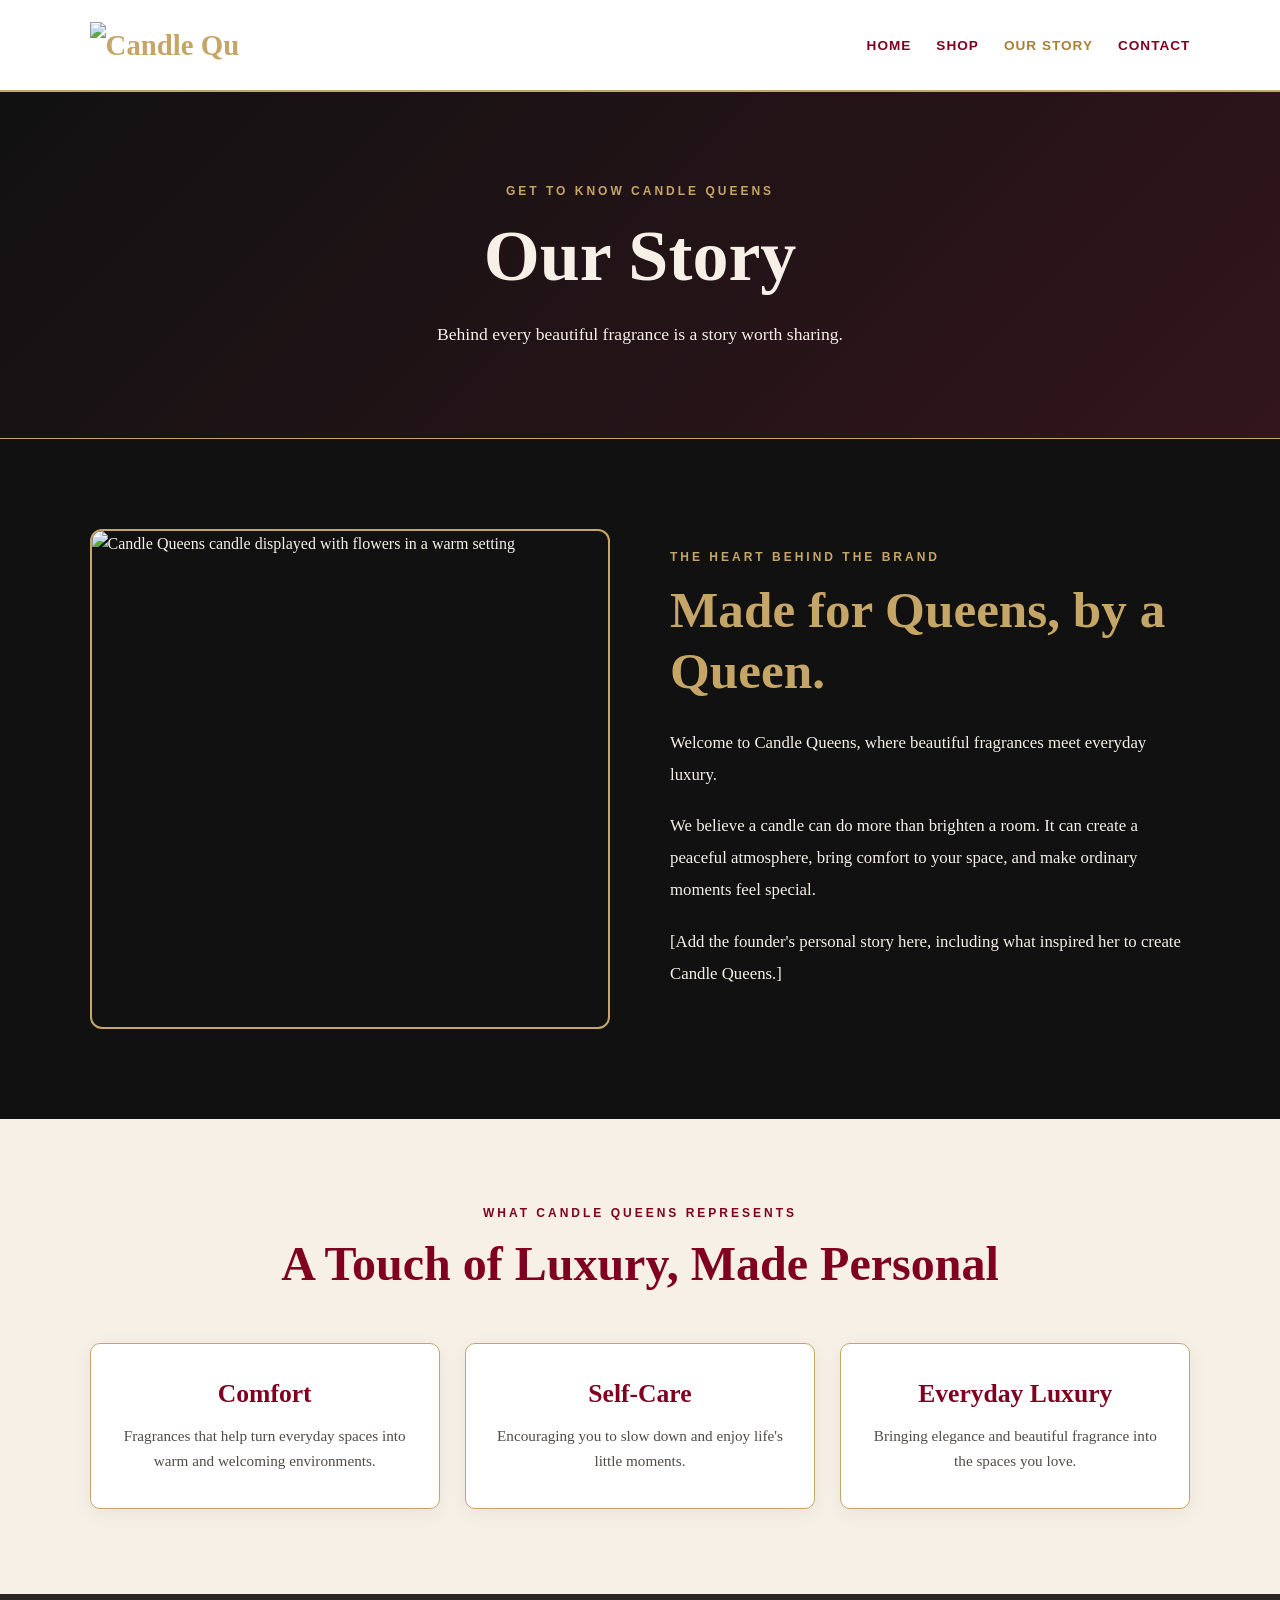
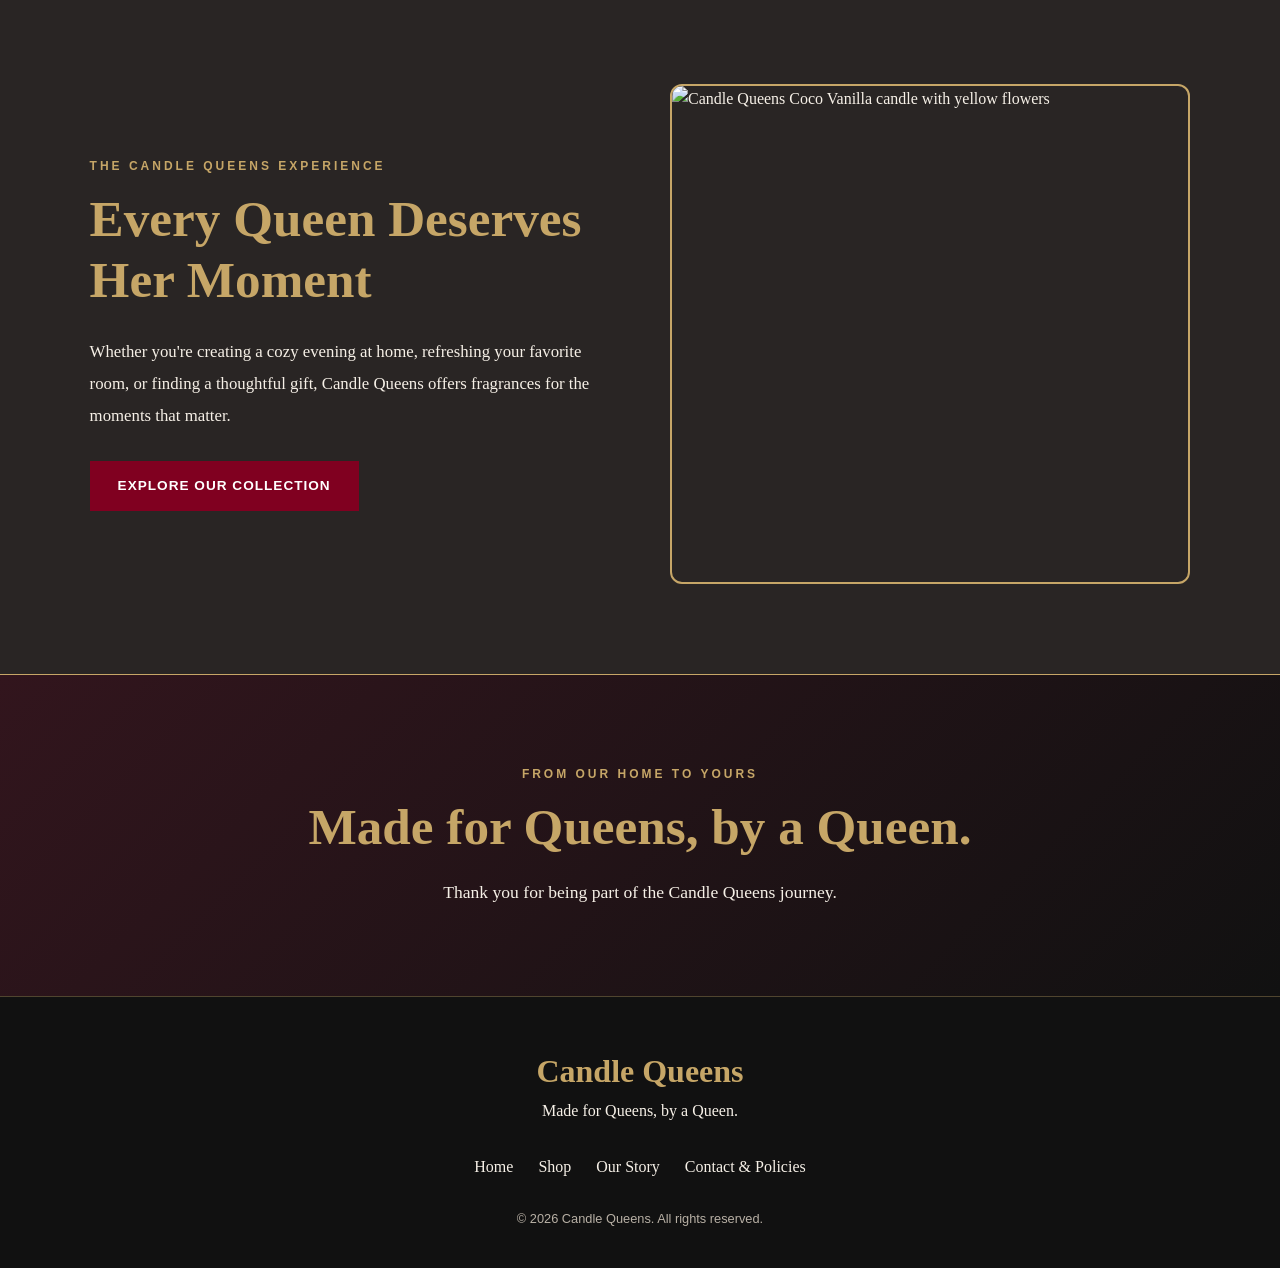
==== about.html @ fd41ad69 "Add files via upload" ====
<!DOCTYPE html>
<html lang="en">

<head>
  <meta charset="UTF-8">
  <meta name="viewport" content="width=device-width, initial-scale=1.0">
  <meta name="description" content="Discover the story behind Candle Queens and our passion for beautiful fragrances and everyday luxury.">
  <title>Our Story | Candle Queens</title>
  <link rel="stylesheet" href="styles.css">
</head>

<body>

  <!-- HEADER -->
  <header class="site-header">
    <a href="index.html" class="brand">
      <img
        src="images/candle-queen-logo.png"
        alt="Candle Queens logo"
        class="site-logo"
      >
    </a>

    <nav aria-label="Main navigation">
      <ul class="nav-links">
        <li><a href="index.html">Home</a></li>
        <li><a href="shop.html">Shop</a></li>
        <li><a href="about.html" aria-current="page">Our Story</a></li>
        <li><a href="contact.html">Contact</a></li>
      </ul>
    </nav>
  </header>

  <main>

    <!-- PAGE INTRODUCTION -->
    <section class="about-intro" aria-labelledby="about-title">
      <p class="eyebrow">Get to Know Candle Queens</p>
      <h1 id="about-title">Our Story</h1>
      <p>
        Behind every beautiful fragrance is a story worth sharing.
      </p>
    </section>

    <!-- BRAND STORY -->
    <section class="about-story" aria-labelledby="story-heading">

      <div class="about-story-image">
        <img
          src="images/Warm pumpkin apple butter scent.png"
          alt="Candle Queens candle displayed with flowers in a warm setting"
          loading="lazy"
        >
      </div>

      <div class="about-story-content">
        <p class="eyebrow">The Heart Behind the Brand</p>
        <h2 id="story-heading">Made for Queens, by a Queen.</h2>

        <p>
          Welcome to Candle Queens, where beautiful fragrances
          meet everyday luxury.
        </p>

        <p>
          We believe a candle can do more than brighten a room.
          It can create a peaceful atmosphere, bring comfort
          to your space, and make ordinary moments feel special.
        </p>

        <p>
          [Add the founder's personal story here, including what
          inspired her to create Candle Queens.]
        </p>

      </div>

    </section>

    <!-- BRAND VALUES -->
    <section class="about-values" aria-labelledby="values-heading">

      <div class="section-heading">
        <p class="eyebrow">What Candle Queens Represents</p>
        <h2 id="values-heading">A Touch of Luxury, Made Personal</h2>
      </div>

      <div class="values-grid">

        <article class="value-card">
          <h3>Comfort</h3>
          <p>
            Fragrances that help turn everyday spaces into
            warm and welcoming environments.
          </p>
        </article>

        <article class="value-card">
          <h3>Self-Care</h3>
          <p>
            Encouraging you to slow down and enjoy
            life's little moments.
          </p>
        </article>

        <article class="value-card">
          <h3>Everyday Luxury</h3>
          <p>
            Bringing elegance and beautiful fragrance
            into the spaces you love.
          </p>
        </article>

      </div>
    </section>

    <!-- BRAND EXPERIENCE -->
    <section class="about-experience" aria-labelledby="experience-heading">

      <div class="about-experience-content">
        <p class="eyebrow">The Candle Queens Experience</p>
        <h2 id="experience-heading">Every Queen Deserves Her Moment</h2>

        <p>
          Whether you're creating a cozy evening at home,
          refreshing your favorite room, or finding a thoughtful
          gift, Candle Queens offers fragrances for the moments
          that matter.
        </p>

        <a href="shop.html" class="btn btn-primary">
          Explore Our Collection
        </a>
      </div>

      <div class="about-experience-image">
        <img
          src="images/Coco-Vanilla candle with yellow flowers.png"
          alt="Candle Queens Coco Vanilla candle with yellow flowers"
          loading="lazy"
        >
      </div>

    </section>

    <!-- FINAL MESSAGE -->
    <section class="about-closing" aria-labelledby="closing-heading">
      <p class="eyebrow">From Our Home to Yours</p>
      <h2 id="closing-heading">Made for Queens, by a Queen.</h2>
      <p>
        Thank you for being part of the Candle Queens journey.
      </p>
    </section>

  </main>

  <!-- FOOTER -->
  <footer class="site-footer">

    <div class="footer-brand">
      <h2>Candle Queens</h2>
      <p>Made for Queens, by a Queen.</p>
    </div>

    <nav aria-label="Footer navigation">
      <ul class="footer-links">
        <li><a href="index.html">Home</a></li>
        <li><a href="shop.html">Shop</a></li>
        <li><a href="about.html">Our Story</a></li>
        <li><a href="contact.html">Contact &amp; Policies</a></li>
      </ul>
    </nav>

    <p class="copyright">
      &copy; 2026 Candle Queens. All rights reserved.
    </p>

  </footer>

</body>
</html>
---- styles.css ----
/* =========================
   CANDLE QUEENS
   LUXURY BOUTIQUE STYLES
========================= */

:root {
  --black: #111111;
  --charcoal: #292524;
  --burgundy: #800020;
  --gold: #C6A667;
  --cream: #F6F0E7;
  --white: #FFFFFF;
}

* {
  box-sizing: border-box;
}

html {
  scroll-behavior: smooth;
}

body {
  margin: 0;
  background-color: var(--black);
  color: var(--cream);
  font-family: Georgia, "Times New Roman", serif;
  line-height: 1.6;
}

img {
  display: block;
  max-width: 100%;
}

a {
  color: inherit;
  text-decoration: none;
}

a:focus-visible {
  outline: 2px solid var(--gold);
  outline-offset: 4px;
}

h1,
h2,
h3,
p {
  margin-top: 0;
}

h1,
h2,
h3 {
  line-height: 1.2;
}

section {
  padding: 80px 7%;
}

.eyebrow {
  color: var(--gold);
  font-family: Arial, sans-serif;
  font-size: 0.75rem;
  font-weight: bold;
  letter-spacing: 3px;
  text-transform: uppercase;
}

/* HEADER */

.site-header {
  display: flex;
  align-items: center;
  justify-content: space-between;
  gap: 24px;
  padding: 22px 7%;
  background-color: #FFFFFF;
  border-bottom: 2px solid var(--gold);
}

.brand {
  color: var(--gold);
  font-size: 1.8rem;
  font-weight: bold;
  white-space: nowrap;
}

.nav-links,
.footer-links {
  display: flex;
  flex-wrap: wrap;
  gap: 25px;
  list-style: none;
  padding: 0;
  margin: 0;
}

.nav-links a {
  color: var(--burgundy);
  font-family: Arial, sans-serif;
  font-size: 0.85rem;
  font-weight: bold;
  letter-spacing: 1px;
  text-transform: uppercase;
  transition: color 0.3s ease;
}

.nav-links a:hover,
.nav-links a[aria-current="page"] {
  color: #A68138;
}

/* BUTTONS */

.btn {
  display: inline-block;
  padding: 14px 28px;
  font-family: Arial, sans-serif;
  font-size: 0.85rem;
  font-weight: bold;
  letter-spacing: 1px;
  text-align: center;
  text-transform: uppercase;
  transition: background-color 0.3s ease,
              color 0.3s ease,
              transform 0.3s ease;
}

.btn:hover {
  transform: translateY(-2px);
}

.btn-primary {
  background-color: var(--burgundy);
  color: var(--white);
}

.btn-primary:hover {
  background-color: var(--cream);
}

.btn-secondary {
  border: 1px solid var(--gold);
  color: var(--gold);
}

.btn-secondary:hover {
  background-color: var(--gold);
  color: var(--black);
}

/* HERO */

.hero {
  min-height: 650px;
  display: flex;
  align-items: center;
  justify-content: center;
  text-align: center;
  padding: 100px 7%;
  background:
    linear-gradient(
      rgba(0, 0, 0, 0.55),
      rgba(0, 0, 0, 0.7)
    ),
    url("images/hero-candle.jpg") center / cover no-repeat;
}

.hero-content {
  max-width: 780px;
}

.hero h1 {
  font-size: clamp(2.5rem, 6vw, 5rem);
  margin-bottom: 25px;
}

.hero-content > p:not(.eyebrow) {
  max-width: 580px;
  margin: 0 auto 30px;
  font-size: 1.1rem;
}

/* FEATURED COLLECTIONS */

.featured {
  background-color: var(--black);
}

.section-heading {
  max-width: 720px;
  margin: 0 auto 50px;
  text-align: center;
}

.section-heading h2 {
  font-size: clamp(2rem, 4vw, 3rem);
}

.collection-grid {
  display: grid;
  grid-template-columns: repeat(2, minmax(0, 1fr));
  gap: 35px;
  max-width: 1100px;
  margin: 0 auto;
}

.collection-card {
  background-color: var(--charcoal);
  padding-bottom: 30px;
  text-align: center;
}

.collection-card img {
  width: 100%;
  height: 380px;
  object-fit: cover;
}

.collection-card h3 {
  color: var(--gold);
  font-size: 1.6rem;
  margin: 25px 15px 10px;
}

.collection-card p {
  padding: 0 20px;
}

.collection-card a {
  display: inline-block;
  color: var(--gold);
  font-family: Arial, sans-serif;
  font-size: 0.85rem;
  font-weight: bold;
  border-bottom: 1px solid var(--gold);
  padding-bottom: 5px;
}

.collection-card a:hover {
  color: var(--cream);
  border-color: var(--cream);
}

/* BRAND STORY */

.story-preview {
  background-color: var(--cream);
  color: var(--black);
  text-align: center;
}

.story-content {
  max-width: 750px;
  margin: 0 auto;
}

.story-content h2 {
  font-size: clamp(2rem, 4vw, 3.2rem);
}

.story-content p {
  font-size: 1.05rem;
}

.story-content .btn {
  margin-top: 15px;
}

/* SHOP CALL TO ACTION */

.shop-cta {
  background-color: var(--charcoal);
  text-align: center;
}

.shop-cta h2 {
  color: var(--gold);
  font-size: clamp(2rem, 4vw, 3rem);
}

.shop-cta p {
  margin-bottom: 30px;
}

/* FOOTER */

.site-footer {
  padding: 55px 7% 25px;
  text-align: center;
  border-top: 1px solid rgba(198, 166, 103, 0.35);
}

.footer-brand h2 {
  color: var(--gold);
  font-size: 2rem;
  margin-bottom: 8px;
}

.footer-links {
  justify-content: center;
  margin: 30px 0;
}

.footer-links a:hover {
  color: var(--gold);
}

.copyright {
  color: #B8B0A5;
  font-family: Arial, sans-serif;
  font-size: 0.8rem;
}

/* TABLET */

@media (max-width: 900px) {
  .site-header {
    flex-direction: column;
    text-align: center;
  }

  .nav-links {
    justify-content: center;
  }

  .hero {
    min-height: 550px;
  }

  .collection-card img {
    height: 300px;
  }
}

/* MOBILE */

@media (max-width: 600px) {
  section {
    padding: 55px 5%;
  }

  .site-header {
    padding: 20px 5%;
  }

  .brand {
    font-size: 1.6rem;
  }

  .nav-links {
    gap: 12px 18px;
  }

  .nav-links a {
    font-size: 0.75rem;
  }

  .hero {
    min-height: 500px;
    padding: 70px 5%;
  }

  .hero h1 {
    font-size: 2.5rem;
  }

  .hero-content > p:not(.eyebrow) {
    font-size: 1rem;
  }

  .collection-grid {
    grid-template-columns: 1fr;
    gap: 25px;
  }

  .collection-card img {
    height: 320px;
  }

  .footer-links {
    gap: 15px;
  }

  .btn {
    padding: 13px 22px;
  }
}

/* SMALL PHONES */

@media (max-width: 360px) {
  .brand {
    font-size: 1.4rem;
  }

  .nav-links {
    gap: 10px;
  }

  .nav-links a {
    font-size: 0.7rem;
  }

  .hero h1 {
    font-size: 2.1rem;
  }
}

.site-logo {
  display: block;
  width: 150px;
  max-width: 100%;
  height: auto;
}

@media (max-width: 600px) {
  .site-logo {
    width: 120px;
  }
}


/* ===================================
   CANDLE QUEENS - SHOP PAGE
=================================== */

/* SHOP INTRODUCTION */

.shop-intro {
  background-color: var(--black);
  text-align: center;
  padding: 75px 7% 45px;
}

.shop-intro h1 {
  color: var(--cream);
  font-size: clamp(2.2rem, 5vw, 3.8rem);
  margin-bottom: 15px;
}

.shop-intro > p:last-child {
  max-width: 650px;
  margin: 0 auto;
  color: var(--cream);
}

/* SHOP SECTIONS */

.shop-section {
  background-color: var(--black);
  padding: 55px 7% 75px;
}

.shop-section .section-heading {
  margin-bottom: 40px;
}

.shop-section .section-heading h2 {
  color: var(--gold);
}

/* PRODUCT GRID */

.product-grid {
  display: grid;
  grid-template-columns: repeat(3, minmax(0, 1fr));
  gap: 30px;
  max-width: 1200px;
  margin: 0 auto;
  align-items: stretch;
}

/* PRODUCT CARDS */

.product-card {
  background-color: var(--cream);
  color: var(--black);
  border: 1px solid var(--gold);
  border-radius: 12px;
  padding: 18px;
  display: flex;
  flex-direction: column;
  text-align: center;
  box-shadow: 0 8px 25px rgba(0, 0, 0, 0.2);
  transition: transform 0.3s ease,
              box-shadow 0.3s ease;
}

.product-card:hover {
  transform: translateY(-5px);
  box-shadow: 0 12px 30px rgba(198, 166, 103, 0.2);
}

/* KEEP IMAGES CONSISTENT */

.product-card img {
  width: 100%;
  height: 230px;
  object-fit: contain;
  background-color: #EEE8DF;
  border-radius: 8px;
  margin-bottom: 18px;
}

/* PRODUCT INFORMATION */

.product-card h3 {
  color: var(--burgundy);
  font-size: 1.4rem;
  margin-bottom: 10px;
}

.product-card > p:not(.product-price) {
  color: #514B46;
  font-size: 0.95rem;
  margin-bottom: 18px;
}

.product-price {
  color: var(--burgundy);
  font-family: Arial, sans-serif;
  font-size: 1.15rem;
  font-weight: bold;
  margin-top: auto;
  margin-bottom: 12px;
}

/* DROPDOWN LABELS */

.product-card label {
  display: block;
  color: var(--burgundy);
  font-family: Arial, sans-serif;
  font-size: 0.8rem;
  font-weight: bold;
  letter-spacing: 0.5px;
  text-align: left;
  margin-bottom: 7px;
}

/* DROPDOWN MENUS */

.product-card select {
  width: 100%;
  min-width: 0;
  padding: 12px 38px 12px 14px;
  margin-bottom: 18px;
  background-color: #FFFFFF;
  color: var(--black);
  border: 1.5px solid var(--gold);
  border-radius: 6px;
  font-family: Arial, sans-serif;
  font-size: 0.9rem;
  cursor: pointer;
  appearance: none;

  background-image: url("data:image/svg+xml,%3Csvg xmlns='http://www.w3.org/2000/svg' width='16' height='16' viewBox='0 0 24 24' fill='none' stroke='%23800020' stroke-width='2.5' stroke-linecap='round' stroke-linejoin='round'%3E%3Cpath d='m6 9 6 6 6-6'/%3E%3C/svg%3E");
  background-repeat: no-repeat;
  background-position: right 12px center;
  background-size: 16px;
}

.product-card select:hover {
  border-color: var(--burgundy);
}

.product-card select:focus-visible {
  outline: 2px solid var(--burgundy);
  outline-offset: 3px;
}

.product-card select option {
  background-color: #FFFFFF;
  color: var(--black);
}

/* TABLET */

@media (max-width: 900px) {
  .product-grid {
    grid-template-columns: repeat(2, minmax(0, 1fr));
    gap: 22px;
  }

  .product-card img {
    height: 210px;
  }
}

/* MOBILE */

@media (max-width: 600px) {
  .shop-intro {
    padding: 55px 5% 30px;
  }

  .shop-section {
    padding: 40px 5% 55px;
  }

  .product-grid {
    grid-template-columns: 1fr;
    gap: 22px;
  }

  .product-card {
    padding: 15px;
  }

  .product-card img {
    height: 250px;
  }

  .product-card h3 {
    font-size: 1.3rem;
  }

  .product-card select {
    font-size: 1rem;
  }
}


/* ====================================
   CANDLE QUEENS - OUR STORY PAGE
==================================== */

/* PAGE INTRODUCTION */

.about-intro {
  background: linear-gradient(135deg, #111111, #32151D);
  text-align: center;
  padding: 90px 7%;
  border-bottom: 1px solid var(--gold);
}

.about-intro h1 {
  color: var(--cream);
  font-size: clamp(2.5rem, 6vw, 4.5rem);
  margin-bottom: 20px;
}

.about-intro > p:last-child {
  color: var(--cream);
  font-size: 1.1rem;
  max-width: 650px;
  margin: 0 auto;
}

/* MAIN BRAND STORY */

.about-story {
  display: grid;
  grid-template-columns: repeat(2, minmax(0, 1fr));
  align-items: center;
  gap: 60px;
  background-color: var(--black);
  padding: 90px 7%;
}

.about-story-image img {
  width: 100%;
  height: 500px;
  object-fit: cover;
  border-radius: 12px;
  border: 2px solid var(--gold);
}

.about-story-content {
  max-width: 600px;
}

.about-story-content h2 {
  color: var(--gold);
  font-size: clamp(2rem, 4vw, 3.2rem);
  margin-bottom: 25px;
}

.about-story-content p:not(.eyebrow) {
  color: var(--cream);
  font-size: 1.05rem;
  line-height: 1.9;
  margin-bottom: 20px;
}

/* BRAND VALUES */

.about-values {
  background-color: var(--cream);
  color: var(--black);
  padding: 85px 7%;
}

.about-values .section-heading h2 {
  color: var(--burgundy);
}

.about-values .eyebrow {
  color: var(--burgundy);
}

.values-grid {
  display: grid;
  grid-template-columns: repeat(3, minmax(0, 1fr));
  gap: 25px;
  max-width: 1150px;
  margin: 0 auto;
}

.value-card {
  background-color: #FFFFFF;
  border: 1px solid var(--gold);
  border-radius: 10px;
  padding: 35px 25px;
  text-align: center;
  box-shadow: 0 5px 20px rgba(0, 0, 0, 0.06);
  transition: transform 0.3s ease,
              box-shadow 0.3s ease;
}

.value-card:hover {
  transform: translateY(-5px);
  box-shadow: 0 10px 25px rgba(128, 0, 32, 0.12);
}

.value-card h3 {
  color: var(--burgundy);
  font-size: 1.6rem;
  margin-bottom: 15px;
}

.value-card p {
  color: #514B46;
  font-size: 0.95rem;
  margin-bottom: 0;
}

/* BRAND EXPERIENCE */

.about-experience {
  display: grid;
  grid-template-columns: repeat(2, minmax(0, 1fr));
  align-items: center;
  gap: 60px;
  background-color: var(--charcoal);
  padding: 90px 7%;
}

.about-experience-content {
  max-width: 600px;
}

.about-experience-content h2 {
  color: var(--gold);
  font-size: clamp(2rem, 4vw, 3.2rem);
  margin-bottom: 25px;
}

.about-experience-content p:not(.eyebrow) {
  color: var(--cream);
  font-size: 1.05rem;
  line-height: 1.9;
  margin-bottom: 30px;
}

.about-experience-image img {
  width: 100%;
  height: 500px;
  object-fit: cover;
  border-radius: 12px;
  border: 2px solid var(--gold);
}

/* FINAL MESSAGE */

.about-closing {
  background: linear-gradient(135deg, #32151D, #111111);
  text-align: center;
  padding: 90px 7%;
  border-top: 1px solid var(--gold);
}

.about-closing h2 {
  color: var(--gold);
  font-size: clamp(2rem, 4vw, 3.5rem);
  margin-bottom: 20px;
}

.about-closing > p:last-child {
  color: var(--cream);
  font-size: 1.1rem;
  margin-bottom: 0;
}

/* TABLET */

@media (max-width: 900px) {
  .about-story,
  .about-experience {
    gap: 35px;
  }

  .about-story-image img,
  .about-experience-image img {
    height: 380px;
  }

  .values-grid {
    gap: 15px;
  }

  .value-card {
    padding: 25px 18px;
  }
}

/* MOBILE */

@media (max-width: 600px) {
  .about-intro,
  .about-closing {
    padding: 65px 5%;
  }

  .about-story,
  .about-experience {
    grid-template-columns: 1fr;
    gap: 30px;
    padding: 60px 5%;
  }

  .about-story-image img,
  .about-experience-image img {
    height: 330px;
  }

  .about-story-content,
  .about-experience-content {
    max-width: 100%;
  }

  .about-story-content h2,
  .about-experience-content h2 {
    font-size: 2rem;
  }

  .about-values {
    padding: 60px 5%;
  }

  .values-grid {
    grid-template-columns: 1fr;
    gap: 20px;
  }

  .value-card {
    padding: 28px 20px;
  }

  .about-experience-content {
    order: 1;
  }

  .about-experience-image {
    order: 2;
  }
}

/* SMALL PHONES */

@media (max-width: 360px) {
  .about-intro h1 {
    font-size: 2.3rem;
  }

  .about-story-image img,
  .about-experience-image img {
    height: 270px;
  }
}


/* ==========================================
   CANDLE QUEENS - CONTACT & POLICIES PAGE
========================================== */

/* CONTACT INTRODUCTION */

.contact-intro {
  background: linear-gradient(135deg, #111111, #32151D);
  text-align: center;
  padding: 85px 7%;
  border-bottom: 1px solid var(--gold);
}

.contact-intro h1 {
  color: var(--cream);
  font-size: clamp(2.3rem, 5vw, 4rem);
  margin-bottom: 20px;
}

.contact-intro > p:last-child {
  color: var(--cream);
  font-size: 1.05rem;
  max-width: 650px;
  margin: 0 auto;
  line-height: 1.8;
}

/* CONTACT SECTION */

.contact-section {
  background-color: var(--cream);
  padding: 90px 7%;
}

.contact-container {
  display: grid;
  grid-template-columns: 0.85fr 1.15fr;
  gap: 65px;
  max-width: 1200px;
  margin: 0 auto;
  align-items: start;
}

/* CONTACT INFORMATION */

.contact-info h2 {
  color: var(--burgundy);
  font-size: clamp(2rem, 4vw, 3rem);
  margin-bottom: 20px;
}

.contact-info > p:not(.eyebrow) {
  color: #514B46;
  line-height: 1.8;
  margin-bottom: 35px;
}

.contact-detail {
  border-left: 3px solid var(--gold);
  padding-left: 20px;
  margin-bottom: 30px;
}

.contact-detail h3 {
  color: var(--burgundy);
  font-size: 1.15rem;
  margin-bottom: 8px;
}

.contact-detail p {
  color: #514B46;
  line-height: 1.7;
}

.contact-detail a {
  color: var(--burgundy);
  text-decoration: none;
  overflow-wrap: anywhere;
  transition: color 0.3s ease;
}

.contact-detail a:hover {
  color: #A68138;
  text-decoration: underline;
}

/* CONTACT FORM CONTAINER */

.contact-form-wrapper {
  background-color: #FFFFFF;
  border: 1px solid var(--gold);
  border-radius: 14px;
  padding: 40px;
  box-shadow: 0 10px 35px rgba(0, 0, 0, 0.08);
}

.contact-form-wrapper h2 {
  color: var(--burgundy);
  font-size: 1.9rem;
  margin-bottom: 30px;
}

/* FORM FIELDS */

#contact-form .form-group {
  margin-bottom: 22px;
}

#contact-form label {
  display: block;
  color: var(--burgundy);
  font-family: Arial, sans-serif;
  font-size: 0.9rem;
  font-weight: bold;
  margin-bottom: 9px;
}

#contact-form input,
#contact-form textarea {
  display: block;
  width: 100%;
  max-width: 100%;
  box-sizing: border-box;
  background-color: #FFFDF9;
  color: #222222;
  border: 1.5px solid var(--gold);
  border-radius: 7px;
  padding: 14px 16px;
  font-family: Arial, sans-serif;
  font-size: 1rem;
  line-height: 1.5;
  transition: border-color 0.3s ease,
              box-shadow 0.3s ease;
}

#contact-form textarea {
  resize: vertical;
  min-height: 160px;
}

#contact-form input:hover,
#contact-form textarea:hover {
  border-color: var(--burgundy);
}

#contact-form input:focus,
#contact-form textarea:focus {
  outline: none;
  border-color: var(--burgundy);
  box-shadow: 0 0 0 3px rgba(128, 0, 32, 0.12);
}

/* SEND MESSAGE BUTTON */

#contact-form button {
  width: 100%;
  background-color: var(--burgundy);
  color: #FFFFFF;
  border: 1px solid var(--burgundy);
  border-radius: 7px;
  padding: 15px 25px;
  font-family: Arial, sans-serif;
  font-size: 1rem;
  font-weight: bold;
  letter-spacing: 1px;
  cursor: pointer;
  transition: background-color 0.3s ease,
              color 0.3s ease,
              transform 0.3s ease;
}

#contact-form button:hover {
  background-color: var(--gold);
  border-color: var(--gold);
  color: #111111;
  transform: translateY(-2px);
}

#contact-form button:focus-visible {
  outline: 3px solid var(--burgundy);
  outline-offset: 3px;
}

.form-note {
  color: #68615C;
  font-size: 0.8rem;
  line-height: 1.6;
  text-align: center;
  margin-top: 15px;
}

/* STORE POLICIES */

.policies-section {
  background-color: var(--black);
  padding: 90px 7%;
}

.policies-section .section-heading {
  text-align: center;
  margin-bottom: 45px;
}

.policies-section .section-heading h2 {
  color: var(--gold);
  font-size: clamp(2rem, 4vw, 3.2rem);
}

.policies-section .section-heading p:last-child {
  color: var(--cream);
}

/* EXPANDABLE POLICY CARDS */

.policies-container {
  max-width: 950px;
  margin: 0 auto;
}

.policy-item {
  background-color: var(--cream);
  border: 1px solid var(--gold);
  border-radius: 10px;
  margin-bottom: 18px;
  overflow: hidden;
}

.policy-item summary {
  position: relative;
  display: block;
  color: var(--burgundy);
  font-family: Arial, sans-serif;
  font-size: 1.1rem;
  font-weight: bold;
  padding: 23px 55px 23px 25px;
  cursor: pointer;
  list-style: none;
  transition: background-color 0.3s ease;
}

.policy-item summary::-webkit-details-marker {
  display: none;
}

.policy-item summary::after {
  content: "+";
  position: absolute;
  right: 25px;
  top: 50%;
  transform: translateY(-50%);
  color: var(--burgundy);
  font-size: 1.6rem;
  font-weight: normal;
}

.policy-item[open] summary::after {
  content: "−";
}

.policy-item summary:hover {
  background-color: #F1E5D8;
}

.policy-item summary:focus-visible {
  outline: 3px solid var(--burgundy);
  outline-offset: -4px;
}

.policy-item[open] summary {
  border-bottom: 1px solid var(--gold);
}

/* POLICY CONTENT */

.policy-content {
  padding: 25px 30px 35px;
  color: #3D3935;
  font-family: Arial, sans-serif;
  line-height: 1.8;
}

.policy-content h3 {
  color: var(--burgundy);
  font-size: 1.15rem;
  margin: 25px 0 10px;
}

.policy-content h3:first-child {
  margin-top: 0;
}

.policy-content p {
  margin-bottom: 16px;
}

.policy-content ul {
  padding-left: 25px;
  margin-bottom: 20px;
}

.policy-content li {
  margin-bottom: 10px;
}

.policy-content a {
  color: var(--burgundy);
  overflow-wrap: anywhere;
}

.policy-content a:hover {
  color: #A68138;
}

/* WHOLESALE SECTION */

.wholesale-section {
  background: linear-gradient(135deg, #32151D, #111111);
  text-align: center;
  padding: 85px 7%;
  border-top: 1px solid var(--gold);
}

.wholesale-section h2 {
  color: var(--gold);
  font-size: clamp(2rem, 4vw, 3.2rem);
  margin-bottom: 20px;
}

.wholesale-section > p:not(.eyebrow) {
  color: var(--cream);
  max-width: 650px;
  margin: 0 auto 30px;
  line-height: 1.8;
}

.wholesale-section .btn {
  display: inline-block;
  text-decoration: none;
}

/* TABLET */

@media (max-width: 900px) {
  .contact-container {
    grid-template-columns: 1fr;
    gap: 40px;
  }

  .contact-form-wrapper {
    padding: 35px;
  }
}

/* MOBILE */

@media (max-width: 600px) {
  .contact-intro {
    padding: 60px 5%;
  }

  .contact-section,
  .policies-section {
    padding: 60px 5%;
  }

  .contact-container {
    gap: 30px;
  }

  .contact-form-wrapper {
    padding: 24px 18px;
  }

  .contact-form-wrapper h2 {
    font-size: 1.6rem;
  }

  .policy-item summary {
    font-size: 0.95rem;
    padding: 20px 45px 20px 16px;
  }

  .policy-item summary::after {
    right: 16px;
  }

  .policy-content {
    padding: 20px 18px 25px;
    font-size: 0.92rem;
  }

  .wholesale-section {
    padding: 65px 5%;
  }
}

/* SMALL PHONES */

@media (max-width: 360px) {
  .contact-form-wrapper {
    padding: 20px 14px;
  }

  .policy-item summary {
    font-size: 0.9rem;
  }
}
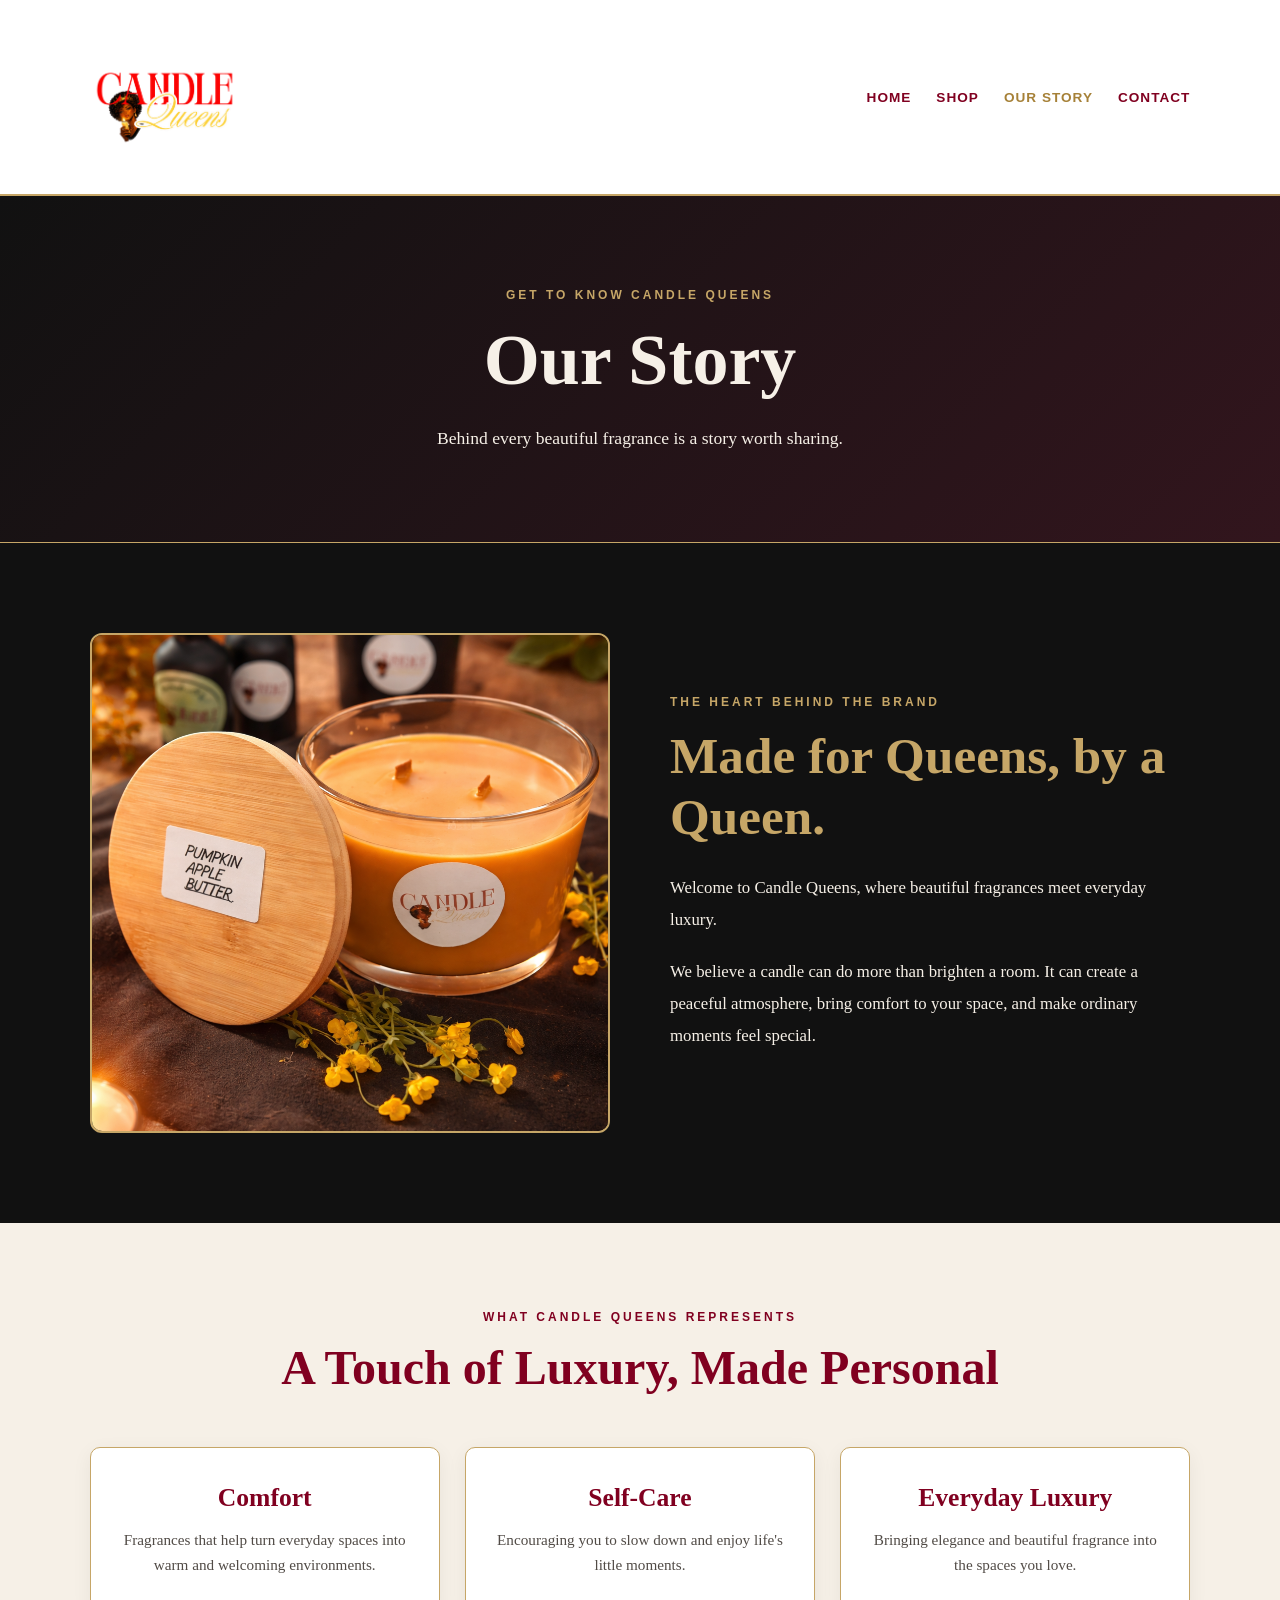
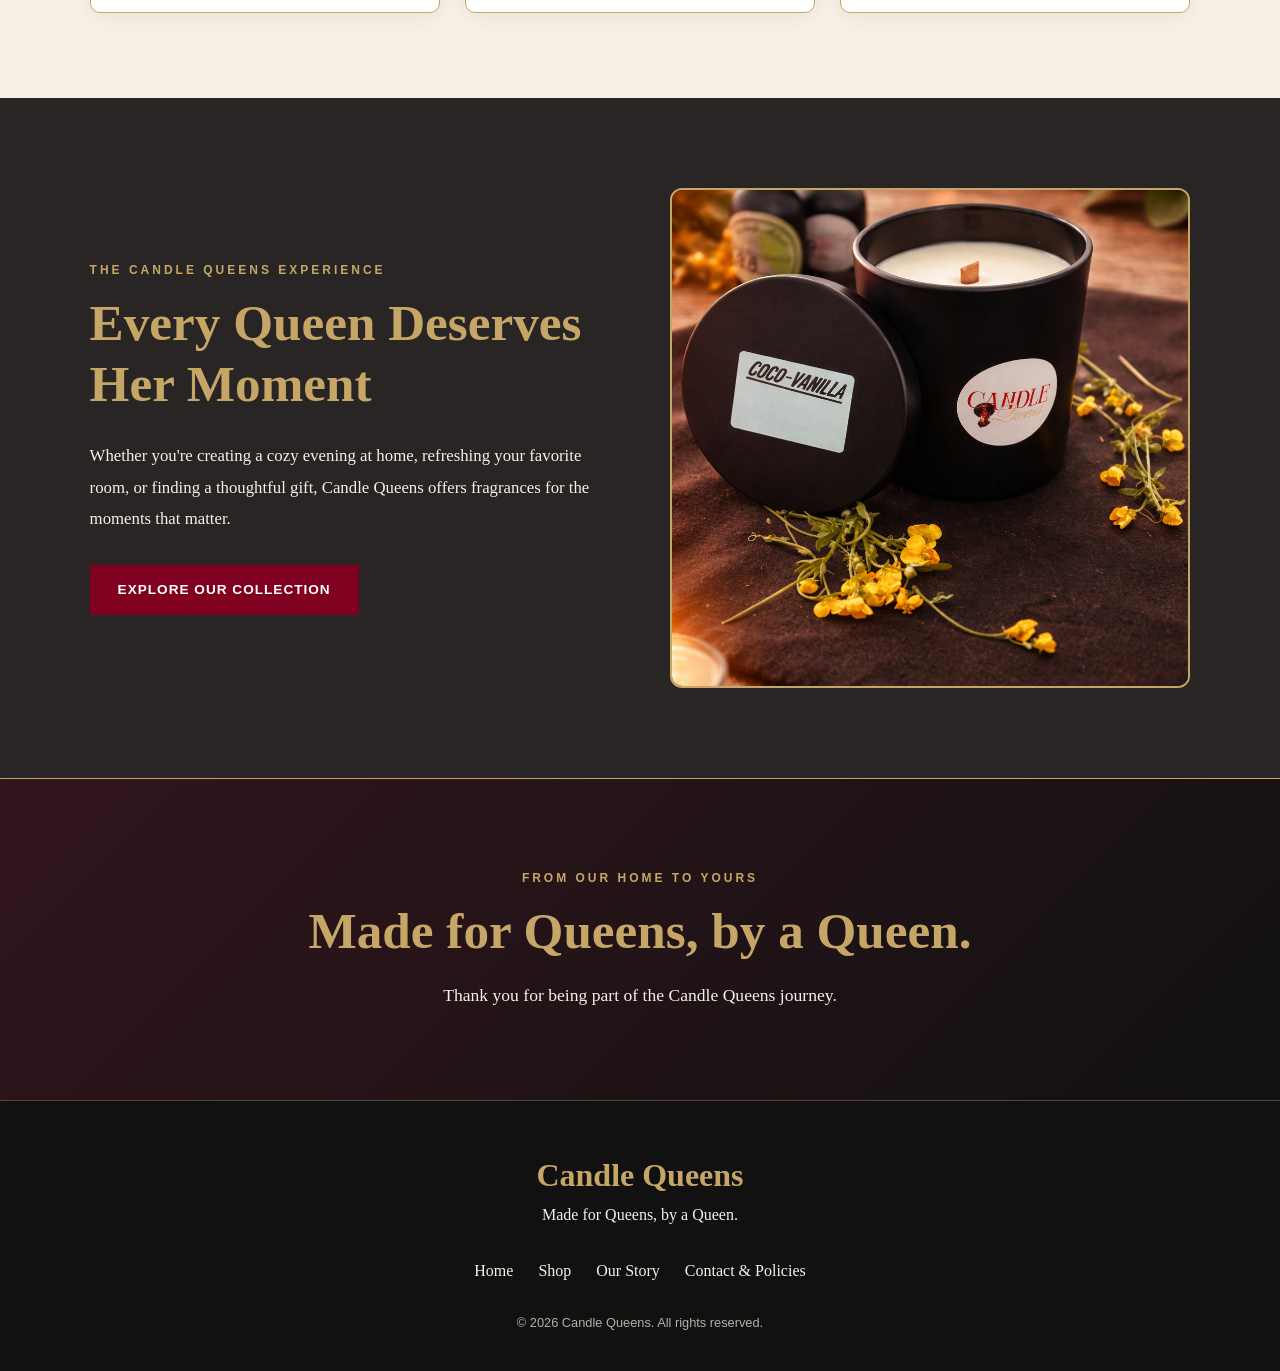
==== commit 7ddd6e78: "Remove unfinished founder story placeholder" ====
--- a/about.html
+++ b/about.html
@@ -69,10 +69,6 @@
           to your space, and make ordinary moments feel special.
         </p>
 
-        <p>
-          [Add the founder's personal story here, including what
-          inspired her to create Candle Queens.]
-        </p>
 
       </div>
 
--- a/styles.css
+++ b/styles.css
@@ -141,6 +141,7 @@
 
 .btn-primary:hover {
   background-color: var(--cream);
+  color: var(--burgundy);
 }
 
 .btn-secondary {
@@ -167,7 +168,7 @@
       rgba(0, 0, 0, 0.55),
       rgba(0, 0, 0, 0.7)
     ),
-    url("images/hero-candle.jpg") center / cover no-repeat;
+    url("images/vanilla.PNG") center / cover no-repeat;
 }
 
 .hero-content {
